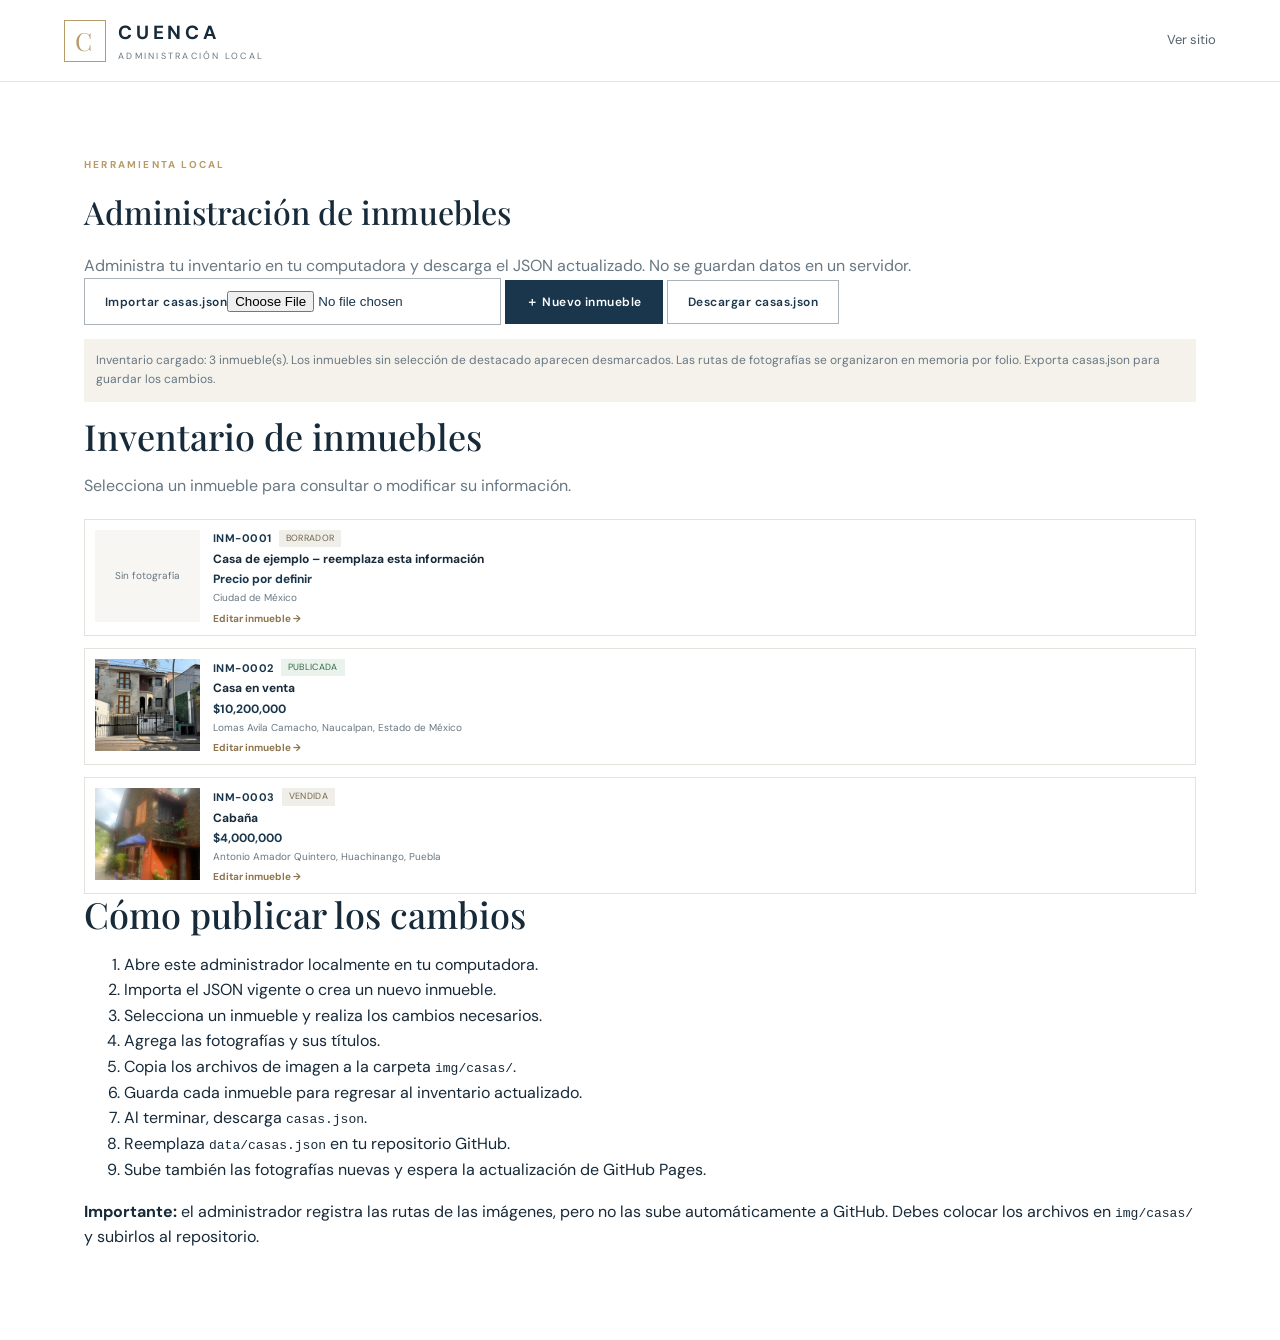
==== admin.html @ 119a4ab0 "Refactor admin.html for improved structure and styling" ====
<!doctype html>
<html lang="es">
<head>
  <meta charset="utf-8">
  <meta name="viewport" content="width=device-width, initial-scale=1">
  <title>Administrador local | CUENCA</title>
  <link rel="stylesheet" href="css/styles.css">
  <style>
    .admin-view[hidden] {
      display: none !important;
    }

    .admin-inventory-view,
    .admin-editor-view {
      width: 100%;
    }

    .admin-editor-navigation {
      display: flex;
      justify-content: space-between;
      align-items: center;
      gap: 12px;
      flex-wrap: wrap;
      margin-bottom: 24px;
    }

    .admin-inventory-heading {
      margin-bottom: 20px;
    }

    .admin-featured-option {
      display: flex;
      align-items: center;
      gap: 10px;
      margin-top: 16px;
      font-weight: 600;
      color: var(--ink, #172a3a);
    }

    .admin-featured-option input {
      width: 18px;
      height: 18px;
      accent-color: var(--gold, #b89b68);
    }

    .admin-featured-help {
      display: block;
      margin: 6px 0 0 28px;
      color: var(--muted, #687782);
      line-height: 1.5;
    }

    .admin-featured-field {
      grid-column: 1 / -1;
      padding-top: 8px;
    }
  </style>
</head>

<body class="admin-body">

<header class="site-header">
  <a class="brand" href="index.html">
    <span class="brand-mark">C</span>
    <span><b>CUENCA</b><small>ADMINISTRACIÓN LOCAL</small></span>
  </a>
  <nav><a href="index.html">Ver sitio</a></nav>
</header>

<main class="section page-section">

  <p class="eyebrow">HERRAMIENTA LOCAL</p>
  <h1>Administración de inmuebles</h1>
  <p class="lead">
    Administra tu inventario en tu computadora y descarga el JSON actualizado.
    No se guardan datos en un servidor.
  </p>

  <div class="admin-toolbar">
    <label class="btn btn-outline file-button">
      Importar casas.json
      <input id="import-json" type="file" accept="application/json,.json">
    </label>

    <button id="new-property" class="btn btn-dark" type="button">
      ＋ Nuevo inmueble
    </button>

    <button id="export-json" class="btn btn-outline" type="button">
      Descargar casas.json
    </button>
  </div>

  <p id="admin-status" class="notice">
    Cargando inventario de inmuebles...
  </p>

  <!-- PANTALLA 1: INVENTARIO COMPLETO -->

  <section id="admin-inventory-view" class="admin-view admin-inventory-view">

    <div class="admin-inventory-heading">
      <h2>Inventario de inmuebles</h2>
      <p class="muted">
        Selecciona un inmueble para consultar o modificar su información.
      </p>
    </div>

    <div id="property-list"></div>

  </section>

  <!-- PANTALLA 2: EDICIÓN DEL INMUEBLE -->

  <section id="admin-editor-view" class="admin-view admin-editor-view" hidden>

    <div class="admin-editor-navigation">
      <button id="back-to-inventory" class="btn btn-outline" type="button">
        ← Volver al inventario
      </button>

      <h2 id="editor-heading">Editor de inmueble</h2>
    </div>

    <form id="property-form">
      <input type="hidden" name="id">

      <section class="admin-form-section">
        <h3>Identificación y publicación</h3>

        <div class="form-grid admin-grid-identification">

          <label>Folio automático
            <input name="folio" readonly aria-readonly="true">
          </label>

          <label>Estado de publicación
            <select name="estado">
              <option value="publicada">Publicada</option>
              <option value="borrador">Borrador</option>
              <option value="vendida">Vendida</option>
            </select>
          </label>

          <div class="admin-featured-field">
            <label class="admin-featured-option">
              <input type="checkbox" name="destacado">
              Mostrar como inmueble destacado
            </label>

            <small class="admin-featured-help">
              Este inmueble aparecerá en el carrusel de Inicio únicamente
              si también está publicado.
            </small>
          </div>

        </div>

        <p class="admin-field-note">
          El folio se asigna automáticamente y no es necesario capturarlo.
        </p>
      </section>

      <section class="admin-form-section">
        <h3>Información comercial</h3>

        <div class="form-grid">

          <label class="full">Título comercial
            <input name="titulo" required placeholder="Casa en venta en…">
          </label>

          <label>Precio (MXN)
            <input name="precio" type="number" min="0" required>
          </label>

          <label>¿Precio negociable?
            <select name="negociable">
              <option value="true">Sí</option>
              <option value="false">No</option>
            </select>
          </label>

        </div>
      </section>

      <section class="admin-form-section">
        <h3>Ubicación</h3>

        <div class="form-grid">

          <label>Estado
            <input name="estadoUbicacion">
          </label>

          <label>Municipio / alcaldía
            <input name="municipio">
          </label>

          <label>Colonia
            <input name="colonia">
          </label>

          <label>Código postal
            <input name="cp">
          </label>

          <label class="full">Dirección pública o referencia
            <input name="direccion">
          </label>

        </div>
      </section>

      <section class="admin-form-section">
        <h3>Características del inmueble</h3>

        <div class="form-grid">

          <label>Terreno (m²)
            <input name="terreno" type="number" min="0">
          </label>

          <label>Construcción (m²)
            <input name="construccion" type="number" min="0">
          </label>

          <label>Niveles
            <input name="niveles" type="number" min="0">
          </label>

          <label>Antigüedad (años)
            <input name="antiguedad" type="number" min="0">
          </label>

          <label>Recámaras
            <input name="recamaras" type="number" min="0">
          </label>

          <label>Baños completos
            <input name="banos" type="number" min="0">
          </label>

          <label>Medios baños
            <input name="mediosBanos" type="number" min="0">
          </label>

          <label>Estacionamientos
            <input name="estacionamientos" type="number" min="0">
          </label>

        </div>
      </section>

      <section class="admin-form-section">
        <h3>Descripción y entorno</h3>

        <div class="form-grid">

          <label class="full">Descripción comercial
            <textarea name="descripcion" rows="4"></textarea>
          </label>

          <label class="full">Servicios y equipamiento (separados por coma)
            <input name="servicios" placeholder="Cisterna, gas estacionario, cocina integral">
          </label>

          <label class="full">Entorno y comercios cercanos (separados por coma)
            <input name="entorno" placeholder="Plaza comercial, escuelas, parques">
          </label>

        </div>
      </section>

      <section class="admin-form-section">
        <h3>Fotografía de portada</h3>

        <div class="form-grid">

          <label class="full">Seleccionar fotografía
            <input name="portada" type="file" accept="image/*">
          </label>

          <label class="full">Título de la portada
            <input name="portadaTitulo" placeholder="Ej. Fachada principal">
          </label>

        </div>

        <div class="photo-preview" id="cover-preview"></div>
      </section>

      <section class="gallery-editor">
        <div class="space-head">
          <h3>Galería fotográfica</h3>

          <button id="add-photo" type="button" class="btn btn-outline btn-small">
            ＋ Agregar fotografía
          </button>
        </div>

        <p class="muted">
          Selecciona cada fotografía, escribe su título y registra el archivo
          dentro de img/casas.
        </p>

        <div id="photos-list"></div>
      </section>

      <!-- Se conserva la sección de espacios adicionales -->
      <section class="spaces-editor">
        <div class="space-head">
          <h3>Espacios de la casa</h3>

          <button id="add-space" type="button" class="btn btn-outline btn-small">
            ＋ Agregar espacio
          </button>
        </div>

        <p class="muted">
          Registra sala, comedor, cocina, recámaras, baños, jardín u otros.
          La fotografía es opcional.
        </p>

        <div id="spaces-list"></div>
      </section>

      <div class="form-actions">
        <button class="btn btn-dark" type="submit">
          Guardar inmueble
        </button>

        <button id="delete-property" class="btn btn-danger" type="button">
          Eliminar inmueble
        </button>
      </div>

    </form>
  </section>

  <!-- AYUDA -->

  <section class="admin-help">
    <h2>Cómo publicar los cambios</h2>

    <ol>
      <li>Abre este administrador localmente en tu computadora.</li>
      <li>Importa el JSON vigente o crea un nuevo inmueble.</li>
      <li>Selecciona un inmueble y realiza los cambios necesarios.</li>
      <li>Agrega las fotografías y sus títulos.</li>
      <li>Copia los archivos de imagen a la carpeta <code>img/casas/</code>.</li>
      <li>Guarda cada inmueble para regresar al inventario actualizado.</li>
      <li>Al terminar, descarga <code>casas.json</code>.</li>
      <li>Reemplaza <code>data/casas.json</code> en tu repositorio GitHub.</li>
      <li>Sube también las fotografías nuevas y espera la actualización de GitHub Pages.</li>
    </ol>

    <p>
      <b>Importante:</b> el administrador registra las rutas de las imágenes,
      pero no las sube automáticamente a GitHub. Debes colocar los archivos
      en <code>img/casas/</code> y subirlos al repositorio.
    </p>
  </section>

</main>

<script src="js/admin.js"></script>
</body>
</html>
---- css/styles.css ----
@import url('https://fonts.googleapis.com/css2?family=DM+Sans:wght@400;500;600;700&family=Playfair+Display:wght@500;600;700&display=swap');

/* =====================================================
   1. VARIABLES Y ESTILOS GENERALES
   ===================================================== */

:root {
  --ink: #172a3a;
  --blue: #19364c;
  --gold: #b89b68;
  --muted: #687782;
  --paper: #f7f6f2;
  --line: #e4e2dc;
  --white: #fff;
}

* {
  box-sizing: border-box;
}

body {
  margin: 0;
  color: var(--ink);
  font-family: 'DM Sans', Arial, sans-serif;
  background: #fff;
  line-height: 1.6;
}

a {
  color: inherit;
  text-decoration: none;
}

h1,
h2,
h3 {
  font-family: 'Playfair Display', Georgia, serif;
  font-weight: 500;
  line-height: 1.15;
}

.muted {
  color: var(--muted);
}

/* =====================================================
   2. ENCABEZADO Y NAVEGACIÓN
   ===================================================== */

.site-header {
  min-height: 82px;
  padding: 14px max(5vw, 22px);
  display: flex;
  align-items: center;
  justify-content: space-between;
  border-bottom: 1px solid var(--line);
  background: #fff;
  gap: 20px;
}

.brand {
  display: flex;
  align-items: center;
  gap: 12px;
  letter-spacing: .13em;
}

.brand b {
  display: block;
  font-size: 19px;
  letter-spacing: .2em;
}

.brand small {
  display: block;
  font-size: 9px;
  letter-spacing: .25em;
  color: var(--muted);
}

.brand-mark {
  width: 42px;
  height: 42px;
  border: 1px solid var(--gold);
  display: grid;
  place-items: center;
  font-family: 'Playfair Display', serif;
  font-size: 25px;
  color: var(--gold);
}

nav {
  display: flex;
  gap: 26px;
  font-size: 13px;
  color: #53616b;
}

nav a.active,
nav a:hover {
  color: var(--gold);
}

/* =====================================================
   3. BOTONES
   ===================================================== */

.btn {
  display: inline-flex;
  align-items: center;
  justify-content: center;
  border: 1px solid transparent;
  padding: 12px 20px;
  font: 600 12px 'DM Sans', sans-serif;
  letter-spacing: .04em;
  cursor: pointer;
  min-height: 44px;
}

.btn-light {
  background: #fff;
  color: var(--blue);
}

.btn-dark {
  background: var(--blue);
  color: #fff;
}

.btn-outline {
  border-color: #aab2b7;
  color: var(--blue);
  background: transparent;
}

.btn-danger {
  background: #fff4f2;
  color: #9a382d;
  border-color: #e7c5c0;
}

.btn-small {
  padding: 7px 12px;
  min-height: 34px;
}

/* =====================================================
   4. PORTADA PRINCIPAL
   ===================================================== */

.hero {
  min-height: 510px;
  background: var(--blue);
  display: grid;
  grid-template-columns: 1fr 1fr;
  color: #fff;
}

.hero-copy {
  padding: 85px 8vw 80px 10vw;
  align-self: center;
}

.eyebrow {
  font-size: 10px;
  letter-spacing: .22em;
  font-weight: 700;
  color: var(--gold);
  margin: 0 0 14px;
}

.hero h1 {
  font-size: clamp(36px, 4vw, 58px);
  margin: 0 0 20px;
}

.hero-copy > p:not(.eyebrow) {
  color: #d9e0e4;
  max-width: 500px;
  margin-bottom: 30px;
}

.hero-photo {
  background:
    linear-gradient(90deg, rgba(25,54,76,.12), transparent),
    url('https://images.unsplash.com/photo-1600585154340-be6161a56a0c?auto=format&fit=crop&w=1400&q=85')
    center/cover;
  min-height: 400px;
}

/* =====================================================
   5. SECCIONES GENERALES
   ===================================================== */

.section {
  padding: 75px max(5vw, 22px);
}

.page-section {
  max-width: 1240px;
  margin: auto;
  min-height: 65vh;
}

.section-heading {
  display: flex;
  justify-content: space-between;
  align-items: end;
  margin-bottom: 28px;
  gap: 20px;
}

.section h2,
.contact-strip h2 {
  font-size: 36px;
  margin: 0 0 10px;
}

.section-heading p:not(.eyebrow),
.lead {
  color: var(--muted);
  margin: 0;
}

.text-link {
  font-size: 12px;
  color: #8d754d;
}

/* =====================================================
   6. CATÁLOGO DE PROPIEDADES
   ===================================================== */

.property-grid {
  display: grid;
  grid-template-columns: repeat(3, minmax(0, 1fr));
  gap: 24px;
  margin-top: 30px;
}

.property-card {
  border: 1px solid var(--line);
  background: #fff;
  transition: .2s;
}

.property-card:hover {
  transform: translateY(-3px);
  box-shadow: 0 12px 30px #182d3b12;
}

.property-image {
  height: 235px;
  background: #e9e8e2 center/cover;
  position: relative;
}

.property-image .status {
  position: absolute;
  top: 14px;
  left: 14px;
  background: #fff;
  padding: 6px 10px;
  font-size: 10px;
  text-transform: uppercase;
  letter-spacing: .1em;
}

.property-info {
  padding: 19px;
}

.property-info h3 {
  font-size: 22px;
  margin: 0 0 8px;
}

.property-price {
  font-size: 19px;
  font-weight: 700;
  color: var(--blue);
  margin: 10px 0;
}

/* Características con iconos en catálogo */

.property-meta {
  display: grid;
  grid-template-columns: repeat(auto-fit, minmax(95px, 1fr));
  gap: 13px 10px;
  color: var(--muted);
  font-size: 11px;
  border-top: 1px solid var(--line);
  padding-top: 15px;
  align-items: start;
}

.property-spec {
  display: flex;
  flex-direction: column;
  align-items: center;
  justify-content: flex-start;
  gap: 3px;
  min-width: 0;
  text-align: center;
  color: var(--blue);
}

.property-spec-icon {
  width: 22px;
  height: 22px;
  color: var(--gold);
  flex-shrink: 0;
  margin-bottom: 2px;
}

.property-spec-value {
  font-size: 13px;
  font-weight: 700;
  color: var(--blue);
  line-height: 1.3;
}

.property-spec-label {
  font-size: 10px;
  color: var(--muted);
  line-height: 1.3;
}

/* =====================================================
   7. FILTROS DEL CATÁLOGO
   ===================================================== */

.filters {
  display: grid;
  grid-template-columns: 2fr 1fr 1fr;
  gap: 15px;
  margin: 30px 0;
}

.filters label,
.form-grid label {
  display: flex;
  flex-direction: column;
  gap: 7px;
  font-size: 12px;
  color: #53616b;
}

.filters input,
.filters select,
.form-grid input,
.form-grid textarea,
.form-grid select {
  border: 1px solid #d9deda;
  padding: 11px 12px;
  font: 14px 'DM Sans', sans-serif;
  min-width: 0;
  background: #fff;
  color: var(--ink);
}

/* =====================================================
   8. FICHA INDIVIDUAL DE PROPIEDAD
   ===================================================== */

.detail-header {
  display: block;
  margin-bottom: 18px;
}

.detail-header h1 {
  font-size: 38px;
  margin: 5px 0 8px;
}

/* Franja de precio */

.property-price-banner {
  display: flex;
  justify-content: space-between;
  align-items: center;
  gap: 20px;
  background: var(--blue);
  color: #fff;
  padding: 20px 25px;
  margin: 20px 0 22px;
}

.property-price-banner div {
  display: flex;
  flex-direction: column;
  gap: 4px;
}

.property-price-banner div span {
  font-size: 10px;
  letter-spacing: .18em;
  color: #d8c39e;
  font-weight: 700;
}

.property-price-banner strong {
  font-size: 27px;
  line-height: 1.2;
}

.price-condition {
  font-size: 12px;
  color: #fff;
  border: 1px solid rgba(255,255,255,.35);
  padding: 7px 12px;
  white-space: nowrap;
}

/* Fotografía principal */

.property-detail-hero {
  display: block;
  height: auto;
  margin: 20px 0 10px;
}

.detail-main-photo {
  width: 100%;
  min-width: 0;
}

.detail-photo-button,
.gallery-photo-button {
  position: relative;
  display: block;
  width: 100%;
  padding: 0;
  border: 0;
  background: transparent;
  cursor: pointer;
  overflow: hidden;
}

.detail-photo-button img {
  display: block;
  width: 100%;
  height: 440px;
  object-fit: cover;
}

.main-photo-caption {
  margin: 8px 0 0;
  color: var(--muted);
  font-size: 12px;
}

.photo-open-hint {
  position: absolute;
  right: 12px;
  bottom: 12px;
  padding: 7px 11px;
  background: rgba(23,42,58,.82);
  color: #fff;
  font-size: 10px;
  letter-spacing: .04em;
  opacity: 0;
  transition: opacity .2s ease;
}

.detail-photo-button:hover .photo-open-hint,
.gallery-photo-button:hover .photo-open-hint {
  opacity: 1;
}

/* Resumen de características */

.detail-summary {
  border-bottom: 1px solid var(--line);
  padding: 22px 0 10px;
  margin-bottom: 20px;
}

.detail-summary h2 {
  font-size: 25px;
  margin: 0 0 10px;
}

.detail-summary-grid {
  margin: 18px 0;
}

.detail-summary-grid .spec {
  min-height: 112px;
}

/* Cuadrícula de características */

.spec-grid {
  display: grid;
  grid-template-columns: repeat(4, minmax(0, 1fr));
  gap: 12px;
  margin: 22px 0;
}

.spec {
  background: var(--paper);
  border: 1px solid var(--line);
  padding: 18px 10px;
  min-width: 0;
  display: flex;
  flex-direction: column;
  align-items: center;
  justify-content: center;
  text-align: center;
  gap: 5px;
}

.detail-spec-icon {
  width: 28px;
  height: 28px;
  color: var(--gold);
  margin-bottom: 4px;
}

.spec b {
  display: block;
  font-size: 18px;
  line-height: 1.3;
  color: var(--blue);
}

.spec span {
  font-size: 11px;
  color: var(--muted);
  line-height: 1.35;
}

/* Columnas de información */

.detail-columns {
  display: grid;
  grid-template-columns: 2fr 1fr;
  gap: 45px;
  margin-top: 35px;
}

.detail-section {
  border-top: 1px solid var(--line);
  padding: 25px 0;
}

.detail-section h2 {
  font-size: 25px;
}

.detail-aside {
  background: var(--paper);
  padding: 25px;
  height: max-content;
}

.detail-aside h3 {
  font-size: 23px;
}

.detail-aside p {
  font-size: 13px;
  color: var(--muted);
}

.detail-aside .btn {
  width: 100%;
  margin-top: 10px;
}

/* =====================================================
   9. ESPACIOS ADICIONALES DE LA PROPIEDAD
   ===================================================== */

.space-grid {
  display: grid;
  grid-template-columns: repeat(3, 1fr);
  gap: 14px;
}

.space-card {
  border: 1px solid var(--line);
}

.space-card img {
  width: 100%;
  height: 155px;
  object-fit: cover;
}

.space-card div {
  padding: 12px;
}

.space-card h3 {
  font-size: 17px;
  margin: 0;
}

.space-card p {
  font-size: 12px;
  color: var(--muted);
  margin: 5px 0;
}

/* =====================================================
   10. GALERÍA FOTOGRÁFICA
   ===================================================== */

.photo-gallery-section {
  margin-top: 25px;
}

.property-photo-gallery {
  display: grid;
  grid-template-columns: repeat(3, minmax(0, 1fr));
  gap: 20px;
  margin-top: 22px;
}

.property-photo-card {
  border: 1px solid var(--line);
  background: #fff;
  min-width: 0;
  transition: transform .2s ease, box-shadow .2s ease;
}

.property-photo-card:hover {
  transform: translateY(-3px);
  box-shadow: 0 10px 25px #172a3a12;
}

.gallery-photo-button img {
  display: block;
  width: 100%;
  height: 210px;
  object-fit: cover;
  transition: transform .3s ease;
}

.gallery-photo-button:hover img {
  transform: scale(1.035);
}

.property-photo-caption {
  padding: 13px 15px;
}

.property-photo-caption h3 {
  font-family: 'DM Sans', Arial, sans-serif;
  font-size: 14px;
  font-weight: 600;
  line-height: 1.4;
  margin: 0;
  color: var(--blue);
}

/* Galería secundaria */

.gallery-strip {
  display: grid;
  grid-template-columns: repeat(4, 1fr);
  gap: 10px;
  margin: 20px 0;
}

.gallery-strip img {
  width: 100%;
  height: 140px;
  object-fit: cover;
}

/* =====================================================
   11. VISOR AMPLIADO DE FOTOGRAFÍAS
   ===================================================== */

.photo-lightbox {
  position: fixed;
  inset: 0;
  z-index: 9999;
  display: flex;
  align-items: center;
  justify-content: center;
  padding: 55px 70px;
  background: rgba(8,17,25,.94);
}

.lightbox-content {
  max-width: 1050px;
  width: 100%;
  max-height: 100%;
  display: flex;
  flex-direction: column;
  align-items: center;
}

.lightbox-image {
  display: block;
  max-width: 100%;
  max-height: calc(100vh - 145px);
  object-fit: contain;
}

.lightbox-caption {
  width: 100%;
  display: flex;
  justify-content: space-between;
  align-items: center;
  gap: 15px;
  color: #fff;
  padding-top: 15px;
  font-size: 13px;
}

.lightbox-counter {
  color: #d1d6d9;
  white-space: nowrap;
}

.photo-lightbox button {
  position: absolute;
  border: 0;
  color: #fff;
  background: transparent;
  cursor: pointer;
  font-family: Arial, sans-serif;
}

.lightbox-close {
  top: 15px;
  right: 25px;
  font-size: 40px;
}

.lightbox-prev,
.lightbox-next {
  top: 50%;
  transform: translateY(-50%);
  font-size: 55px;
  padding: 10px;
}

.lightbox-prev {
  left: 15px;
}

.lightbox-next {
  right: 15px;
}

.photo-lightbox button:hover {
  color: var(--gold);
}

/* =====================================================
   12. CONTACTO
   ===================================================== */

.contact-layout {
  display: grid;
  grid-template-columns: 1fr 1fr;
  gap: 20px;
  margin: 35px 0;
}

.contact-card,
.contact-form-wrap {
  border: 1px solid var(--line);
  padding: 26px;
}

.contact-card h2,
.contact-form-wrap h2 {
  font-size: 25px;
}

.contact-card p {
  color: var(--muted);
  min-height: 48px;
}

.contact-form-wrap {
  max-width: 850px;
}

.contact-form-wrap form > button {
  margin-top: 5px;
}

/* Formulario general de contacto */

.form-grid {
  display: grid;
  grid-template-columns: 1fr 1fr;
  gap: 16px;
  margin: 20px 0;
}

.form-grid .full {
  grid-column: 1 / -1;
}

/* =====================================================
   13. FRANJA DE CONTACTO Y PIE DE PÁGINA
   ===================================================== */

.contact-strip {
  background: var(--paper);
  padding: 48px max(5vw, 22px);
  display: flex;
  justify-content: space-between;
  align-items: center;
  gap: 25px;
}

.contact-strip p:last-child {
  color: var(--muted);
  margin-bottom: 0;
}

.site-footer {
  padding: 25px max(5vw, 22px);
  display: flex;
  justify-content: space-between;
  color: var(--muted);
  font-size: 11px;
  border-top: 1px solid var(--line);
}

.notice {
  background: #f4f2eb;
  padding: 12px;
  color: #5c594f;
  font-size: 12px;
}

/* =====================================================
   14. ADMINISTRADOR - DISTRIBUCIÓN GENERAL
   ===================================================== */

.admin-layout {
  display: grid;
  grid-template-columns: minmax(270px, 340px) minmax(0, 1fr);
  gap: 30px;
  align-items: start;
}

#property-list {
  display: flex;
  flex-direction: column;
  gap: 12px;
}

#property-form {
  min-width: 0;
}

/* =====================================================
   15. ADMINISTRADOR - INVENTARIO DE PROPIEDADES
   ===================================================== */

.admin-property {
  display: grid;
  grid-template-columns: 105px minmax(0, 1fr);
  gap: 13px;
  width: 100%;
  padding: 10px;
  border: 1px solid var(--line);
  background: #fff;
  color: var(--ink);
  text-align: left;
  cursor: pointer;
  transition: border-color .2s ease, box-shadow .2s ease;
  font-family: 'DM Sans', Arial, sans-serif;
}

.admin-property:hover {
  border-color: var(--gold);
  box-shadow: 0 5px 16px #172a3a12;
}

.admin-property.active {
  border-color: var(--gold);
  box-shadow: inset 3px 0 0 var(--gold);
  background: #fbfaf7;
}

.admin-property-image {
  display: block;
  width: 105px;
  height: 92px;
  overflow: hidden;
  background: var(--paper);
}

.admin-property-image img {
  display: block;
  width: 100%;
  height: 100%;
  object-fit: cover;
}

.admin-property-no-image {
  display: flex;
  width: 100%;
  height: 100%;
  align-items: center;
  justify-content: center;
  padding: 8px;
  color: var(--muted);
  font-size: 10px;
  text-align: center;
}

.admin-property-content {
  display: flex;
  flex-direction: column;
  align-items: flex-start;
  min-width: 0;
  gap: 4px;
}

.admin-property-topline {
  display: flex;
  flex-wrap: wrap;
  align-items: center;
  gap: 7px;
  width: 100%;
}

.admin-property-folio {
  color: var(--blue);
  font-size: 11px;
  letter-spacing: .04em;
}

.admin-property-status {
  display: inline-block;
  padding: 2px 7px;
  background: #f0eee8;
  color: #70654f;
  font-size: 9px;
  line-height: 1.5;
  text-transform: uppercase;
  letter-spacing: .04em;
}

.admin-property-status.status-publicada {
  background: #eaf2ec;
  color: #376747;
}

.admin-property-title {
  display: -webkit-box;
  overflow: hidden;
  color: var(--ink);
  font-size: 12px;
  font-weight: 700;
  line-height: 1.35;
  -webkit-line-clamp: 2;
  -webkit-box-orient: vertical;
}

.admin-property-price {
  color: var(--blue);
  font-size: 12px;
  font-weight: 700;
}

.admin-property-location {
  display: -webkit-box;
  overflow: hidden;
  color: var(--muted);
  font-size: 10px;
  line-height: 1.35;
  -webkit-line-clamp: 2;
  -webkit-box-orient: vertical;
}

.admin-property-action {
  margin-top: 3px;
  color: #8d754d;
  font-size: 10px;
  font-weight: 700;
}

/* =====================================================
   16. ADMINISTRADOR - SECCIONES DEL FORMULARIO
   ===================================================== */

.admin-form-section {
  padding: 20px;
  margin: 0 0 20px;
  border: 1px solid var(--line);
  background: #fff;
}

.admin-form-section h2,
.admin-form-section h3 {
  margin-top: 0;
}

.admin-form-section h2 {
  margin-bottom: 5px;
  font-size: 21px;
}

.admin-form-section > p {
  margin-top: 0;
  color: var(--muted);
  font-size: 12px;
}

#editor-heading {
  margin-bottom: 20px;
}

#property-form .admin-form-section + .admin-form-section {
  margin-top: 18px;
}

/* Cuadrícula de campos */

#property-form .form-grid {
  display: grid;
  grid-template-columns: repeat(12, minmax(0, 1fr));
  gap: 13px;
  margin: 16px 0;
  align-items: end;
}

#property-form .form-grid > label {
  grid-column: span 4;
  display: flex;
  flex-direction: column;
  gap: 5px;
  min-width: 0;
  margin: 0;
  color: #53616b;
  font-size: 11px;
}

/* Campos que ocupan toda la fila */

#property-form .form-grid > label.full,
#property-form .form-grid > label:has(textarea),
#property-form .form-grid > label:has([name="descripcion"]),
#property-form .form-grid > label:has([name="direccion"]),
#property-form .form-grid > label:has([name="servicios"]),
#property-form .form-grid > label:has([name="entorno"]) {
  grid-column: 1 / -1;
}

/* Ubicación */

#property-form .form-grid > label:has([name="estadoUbicacion"]),
#property-form .form-grid > label:has([name="municipio"]),
#property-form .form-grid > label:has([name="colonia"]) {
  grid-column: span 4;
}

#property-form .form-grid > label:has([name="cp"]) {
  grid-column: span 2;
}

/* Datos comerciales */

#property-form .form-grid > label:has([name="folio"]),
#property-form .form-grid > label:has([name="estado"]) {
  grid-column: span 3;
}

#property-form .form-grid > label:has([name="titulo"]) {
  grid-column: span 6;
}

#property-form .form-grid > label:has([name="precio"]) {
  grid-column: span 4;
}

#property-form .form-grid > label:has([name="negociable"]) {
  grid-column: span 3;
}

/* Características numéricas */

#property-form .form-grid > label:has([name="terreno"]),
#property-form .form-grid > label:has([name="construccion"]) {
  grid-column: span 3;
}

#property-form .form-grid > label:has([name="recamaras"]),
#property-form .form-grid > label:has([name="banos"]),
#property-form .form-grid > label:has([name="mediosBanos"]),
#property-form .form-grid > label:has([name="estacionamientos"]),
#property-form .form-grid > label:has([name="niveles"]),
#property-form .form-grid > label:has([name="antiguedad"]) {
  grid-column: span 2;
}

/* Controles del formulario administrativo */

#property-form .form-grid input,
#property-form .form-grid select,
#property-form .form-grid textarea {
  width: 100%;
  min-width: 0;
  min-height: 38px;
  padding: 8px 10px;
  border: 1px solid #d9deda;
  border-radius: 2px;
  background: #fff;
  color: var(--ink);
  font: 13px 'DM Sans', Arial, sans-serif;
}

#property-form .form-grid input:focus,
#property-form .form-grid select:focus,
#property-form .form-grid textarea:focus {
  outline: none;
  border-color: var(--gold);
  box-shadow: 0 0 0 2px #b89b681c;
}

#property-form .form-grid textarea {
  min-height: 95px;
  resize: vertical;
}

#property-form .form-grid input[readonly] {
  background: var(--paper);
  color: var(--muted);
  font-weight: 700;
  cursor: default;
}

#property-form input[name="folio"] {
  letter-spacing: .06em;
}

#property-form input[type="number"] {
  text-align: left;
  font-variant-numeric: tabular-nums;
}

/* Estado de administración */

#admin-status {
  margin: 14px 0;
  color: var(--muted);
  font-size: 12px;
}

/* =====================================================
   17. ADMINISTRADOR - PORTADA Y FOTOGRAFÍAS
   ===================================================== */

/* Vista previa de portada */

#cover-preview {
  width: 100%;
  max-width: 280px;
  height: 150px;
  margin-top: 10px;
  overflow: hidden;
  background: var(--paper);
  border: 1px solid var(--line);
}

#cover-preview img {
  display: block;
  width: 100%;
  height: 100%;
  max-width: none;
  max-height: none;
  object-fit: cover;
}

/* Editor de galería */

.gallery-editor {
  border-top: 1px solid var(--line);
  padding: 25px 0;
  margin-top: 25px;
}

.admin-photo-row {
  display: grid;
  grid-template-columns: 155px minmax(0, 1fr);
  gap: 18px;
  padding: 16px;
  border: 1px solid var(--line);
  margin: 14px 0;
  background: #fff;
}

.admin-photo-preview {
  width: 100%;
  height: 115px;
  min-height: 115px;
  background: var(--paper);
  border: 1px solid var(--line);
  display: flex;
  align-items: center;
  justify-content: center;
  color: var(--muted);
  font-size: 11px;
  overflow: hidden;
}

.admin-photo-preview img {
  display: block;
  width: 100%;
  height: 100%;
  max-height: none;
  object-fit: cover;
}

.admin-photo-fields {
  display: grid;
  grid-template-columns: 1fr;
  gap: 10px;
  min-width: 0;
}

.admin-photo-fields label {
  display: flex;
  flex-direction: column;
  gap: 5px;
  font-size: 12px;
  color: var(--muted);
}

.admin-photo-fields input {
  width: 100%;
  min-width: 0;
  border: 1px solid #d9deda;
  padding: 9px 10px;
  font: 13px 'DM Sans', sans-serif;
}

.admin-photo-fields .btn {
  justify-self: start;
}

/* Vista previa genérica de fotografías */

.photo-preview {
  width: 100%;
  max-width: 280px;
  max-height: 150px;
  overflow: hidden;
  margin-top: 8px;
}

.photo-preview img {
  display: block;
  width: 100%;
  max-width: 280px;
  height: 150px;
  max-height: 150px;
  object-fit: cover;
  margin: 0;
}

/* Selección de fotografías para impresión */

.admin-print-photo-option {
  display: flex;
  align-items: center;
  gap: 9px;
  width: fit-content;
  margin: 8px 0;
  padding: 5px 0;
  color: var(--ink);
  font-size: 12px;
  cursor: pointer;
}

.admin-photo-fields label.admin-print-photo-option {
  flex-direction: row;
  justify-content: flex-start;
}

.admin-print-photo-option input[type="checkbox"] {
  width: 16px;
  height: 16px;
  min-width: 16px;
  margin: 0;
  padding: 0;
  flex-shrink: 0;
  accent-color: var(--blue);
  cursor: pointer;
}

/* Resumen de fotografías para impresión */

.admin-photo-print-summary {
  display: flex;
  flex-direction: column;
  gap: 4px;
  padding: 12px 14px;
  margin-bottom: 14px;
  background: var(--paper);
  border: 1px solid var(--line);
}

.admin-photo-print-summary strong {
  color: var(--blue);
  font-size: 12px;
}

.admin-photo-print-summary small {
  color: var(--muted);
  font-size: 11px;
}

/* =====================================================
   18. ADMINISTRADOR - ESPACIOS ADICIONALES
   ===================================================== */

.space-row {
  display: grid;
  grid-template-columns: repeat(2, minmax(0, 1fr));
  gap: 14px;
  padding: 16px;
  margin: 14px 0;
  border: 1px solid var(--line);
  background: #fff;
  align-items: start;
}

.space-row label {
  display: flex;
  flex-direction: column;
  gap: 6px;
  min-width: 0;
  font-size: 12px;
  color: var(--muted);
}

.space-row input,
.space-row textarea,
.space-row select {
  width: 100%;
  min-width: 0;
  padding: 9px 10px;
  border: 1px solid #d9deda;
  background: #fff;
  color: var(--ink);
  font: 13px 'DM Sans', sans-serif;
}

.space-row textarea {
  min-height: 75px;
  resize: vertical;
}

.space-row .space-photo-cell {
  min-width: 0;
}

.space-row .space-photo-cell img {
  display: block;
  width: 100%;
  max-width: 220px;
  height: 115px;
  margin-top: 8px;
  object-fit: cover;
  border: 1px solid var(--line);
}

/* =====================================================
   19. RESPONSIVE - TABLETAS
   ===================================================== */

@media (max-width: 1000px) {

  .admin-layout {
    grid-template-columns: minmax(230px, 290px) minmax(0, 1fr);
    gap: 18px;
  }

  #property-form .form-grid > label {
    grid-column: span 6;
  }

  #property-form .form-grid > label:has(textarea),
  #property-form .form-grid > label:has([name="descripcion"]),
  #property-form .form-grid > label:has([name="direccion"]),
  #property-form .form-grid > label:has([name="servicios"]),
  #property-form .form-grid > label:has([name="entorno"]) {
    grid-column: 1 / -1;
  }
}

@media (max-width: 800px) {

  .hero {
    grid-template-columns: 1fr;
  }

  .hero-copy {
    padding: 60px 8vw;
  }

  .hero-photo {
    min-height: 270px;
  }

  .property-grid {
    grid-template-columns: repeat(2, minmax(0, 1fr));
  }

  .detail-columns {
    grid-template-columns: 1fr;
  }

  .section-heading {
    align-items: start;
    flex-direction: column;
  }

  .spec-grid {
    grid-template-columns: repeat(3, minmax(0, 1fr));
  }

  .property-meta {
    grid-template-columns: repeat(3, minmax(0, 1fr));
  }

  .property-photo-gallery {
    grid-template-columns: repeat(2, minmax(0, 1fr));
  }

  .detail-photo-button img {
    height: 350px;
  }

  .property-price-banner strong {
    font-size: 24px;
  }
}

/* =====================================================
   20. RESPONSIVE - CELULARES
   ===================================================== */

@media (max-width: 700px) {

  .admin-layout {
    grid-template-columns: 1fr;
  }

  #property-list {
    display: grid;
    grid-template-columns: repeat(2, minmax(0, 1fr));
    gap: 9px;
  }

  .admin-property {
    grid-template-columns: 75px minmax(0, 1fr);
    gap: 9px;
    padding: 8px;
  }

  .admin-property-image {
    width: 75px;
    height: 80px;
  }

  .admin-property-title {
    font-size: 11px;
  }

  .admin-property-price {
    font-size: 11px;
  }

  #property-form .form-grid {
    grid-template-columns: repeat(6, minmax(0, 1fr));
    gap: 11px;
  }

  #property-form .form-grid > label,
  #property-form .form-grid > label:has([name="estadoUbicacion"]),
  #property-form .form-grid > label:has([name="municipio"]),
  #property-form .form-grid > label:has([name="colonia"]),
  #property-form .form-grid > label:has([name="cp"]),
  #property-form .form-grid > label:has([name="folio"]),
  #property-form .form-grid > label:has([name="estado"]),
  #property-form .form-grid > label:has([name="titulo"]),
  #property-form .form-grid > label:has([name="precio"]),
  #property-form .form-grid > label:has([name="negociable"]),
  #property-form .form-grid > label:has([name="terreno"]),
  #property-form .form-grid > label:has([name="construccion"]),
  #property-form .form-grid > label:has([name="recamaras"]),
  #property-form .form-grid > label:has([name="banos"]),
  #property-form .form-grid > label:has([name="mediosBanos"]),
  #property-form .form-grid > label:has([name="estacionamientos"]),
  #property-form .form-grid > label:has([name="niveles"]),
  #property-form .form-grid > label:has([name="antiguedad"]) {
    grid-column: span 3;
  }

  #property-form .form-grid > label:has(textarea),
  #property-form .form-grid > label:has([name="descripcion"]),
  #property-form .form-grid > label:has([name="direccion"]),
  #property-form .form-grid > label:has([name="servicios"]),
  #property-form .form-grid > label:has([name="entorno"]) {
    grid-column: 1 / -1;
  }

  .admin-form-section {
    padding: 14px;
  }
}

@media (max-width: 560px) {

  .site-header {
    align-items: flex-start;
    flex-direction: column;
  }

  .site-header nav {
    gap: 16px;
    flex-wrap: wrap;
  }

  .property-grid,
  .filters,
  .contact-layout,
  .form-grid {
    grid-template-columns: 1fr;
  }

  .property-detail-hero {
    grid-template-columns: 1fr;
    height: auto;
  }

  .property-detail-hero .detail-main-photo img {
    height: 260px;
  }

  .detail-thumbs {
    grid-template-columns: 1fr 1fr;
    grid-template-rows: none;
  }

  .detail-thumbs img {
    height: 120px;
  }

  .detail-header {
    flex-direction: column;
  }

  .detail-header h1 {
    font-size: 31px;
  }

  .spec-grid {
    grid-template-columns: repeat(2, minmax(0, 1fr));
    gap: 9px;
  }

  .spec {
    padding: 15px 8px;
  }

  .spec b {
    font-size: 17px;
  }

  .property-meta {
    grid-template-columns: repeat(3, minmax(0, 1fr));
    gap: 12px 6px;
  }

  .property-spec-icon {
    width: 20px;
    height: 20px;
  }

  .property-spec-value {
    font-size: 12px;
  }

  .property-spec-label {
    font-size: 9px;
  }

  .space-grid {
    grid-template-columns: repeat(2, 1fr);
  }

  .gallery-strip {
    grid-template-columns: repeat(2, 1fr);
  }

  .property-photo-gallery {
    grid-template-columns: 1fr;
    gap: 14px;
  }

  .gallery-photo-button img {
    height: 230px;
  }

  .detail-photo-button img {
    height: 260px;
  }

  .property-price-banner {
    align-items: flex-start;
    flex-direction: column;
    padding: 17px;
    gap: 12px;
  }

  .property-price-banner strong {
    font-size: 23px;
  }

  .detail-summary-grid {
    grid-template-columns: repeat(2, minmax(0, 1fr));
  }

  .contact-strip {
    align-items: flex-start;
    flex-direction: column;
  }

  .site-footer {
    gap: 10px;
    flex-direction: column;
  }

  .admin-photo-row {
    grid-template-columns: 1fr;
  }

  .admin-photo-preview {
    height: 150px;
  }

  #cover-preview {
    max-width: 100%;
    height: 160px;
  }

  .space-row {
    grid-template-columns: 1fr;
    gap: 12px;
    padding: 13px;
  }

  .space-row .space-photo-cell img {
    max-width: 100%;
    height: 150px;
  }

  .photo-lightbox {
    padding: 55px 15px;
  }

  .lightbox-prev {
    left: 0;
  }

  .lightbox-next {
    right: 0;
  }

  .lightbox-image {
    max-height: calc(100vh - 160px);
  }
}

/* =====================================================
   21. RESPONSIVE - PANTALLAS MUY PEQUEÑAS
   ===================================================== */

@media (max-width: 420px) {

  #property-list {
    grid-template-columns: 1fr;
  }

  #property-form .form-grid {
    grid-template-columns: repeat(2, minmax(0, 1fr));
  }

  #property-form .form-grid > label,
  #property-form .form-grid > label:has([name="estadoUbicacion"]),
  #property-form .form-grid > label:has([name="municipio"]),
  #property-form .form-grid > label:has([name="colonia"]),
  #property-form .form-grid > label:has([name="cp"]),
  #property-form .form-grid > label:has([name="folio"]),
  #property-form .form-grid > label:has([name="estado"]),
  #property-form .form-grid > label:has([name="titulo"]),
  #property-form .form-grid > label:has([name="precio"]),
  #property-form .form-grid > label:has([name="negociable"]),
  #property-form .form-grid > label:has([name="terreno"]),
  #property-form .form-grid > label:has([name="construccion"]),
  #property-form .form-grid > label:has([name="recamaras"]),
  #property-form .form-grid > label:has([name="banos"]),
  #property-form .form-grid > label:has([name="mediosBanos"]),
  #property-form .form-grid > label:has([name="estacionamientos"]),
  #property-form .form-grid > label:has([name="niveles"]),
  #property-form .form-grid > label:has([name="antiguedad"]) {
    grid-column: span 1;
  }

  #property-form .form-grid > label:has(textarea),
  #property-form .form-grid > label:has([name="descripcion"]),
  #property-form .form-grid > label:has([name="direccion"]),
  #property-form .form-grid > label:has([name="servicios"]),
  #property-form .form-grid > label:has([name="entorno"]) {
    grid-column: 1 / -1;
  }
}


.admin-featured-option {
  display: flex;
  align-items: center;
  gap: 10px;
  margin-top: 16px;
  font-weight: 600;
  color: var(--ink, #172a3a);
}

.admin-featured-option input {
  width: 18px;
  height: 18px;
  accent-color: var(--gold, #b89b68);
}

.admin-featured-help {
  display: block;
  margin: 6px 0 0 28px;
  color: var(--muted, #687782);
  line-height: 1.5;
}

.admin-property-featured {
  display: inline-block;
  margin-top: 7px;
  color: var(--gold, #b89b68);
  font-size: .82rem;
  font-weight: 700;
}
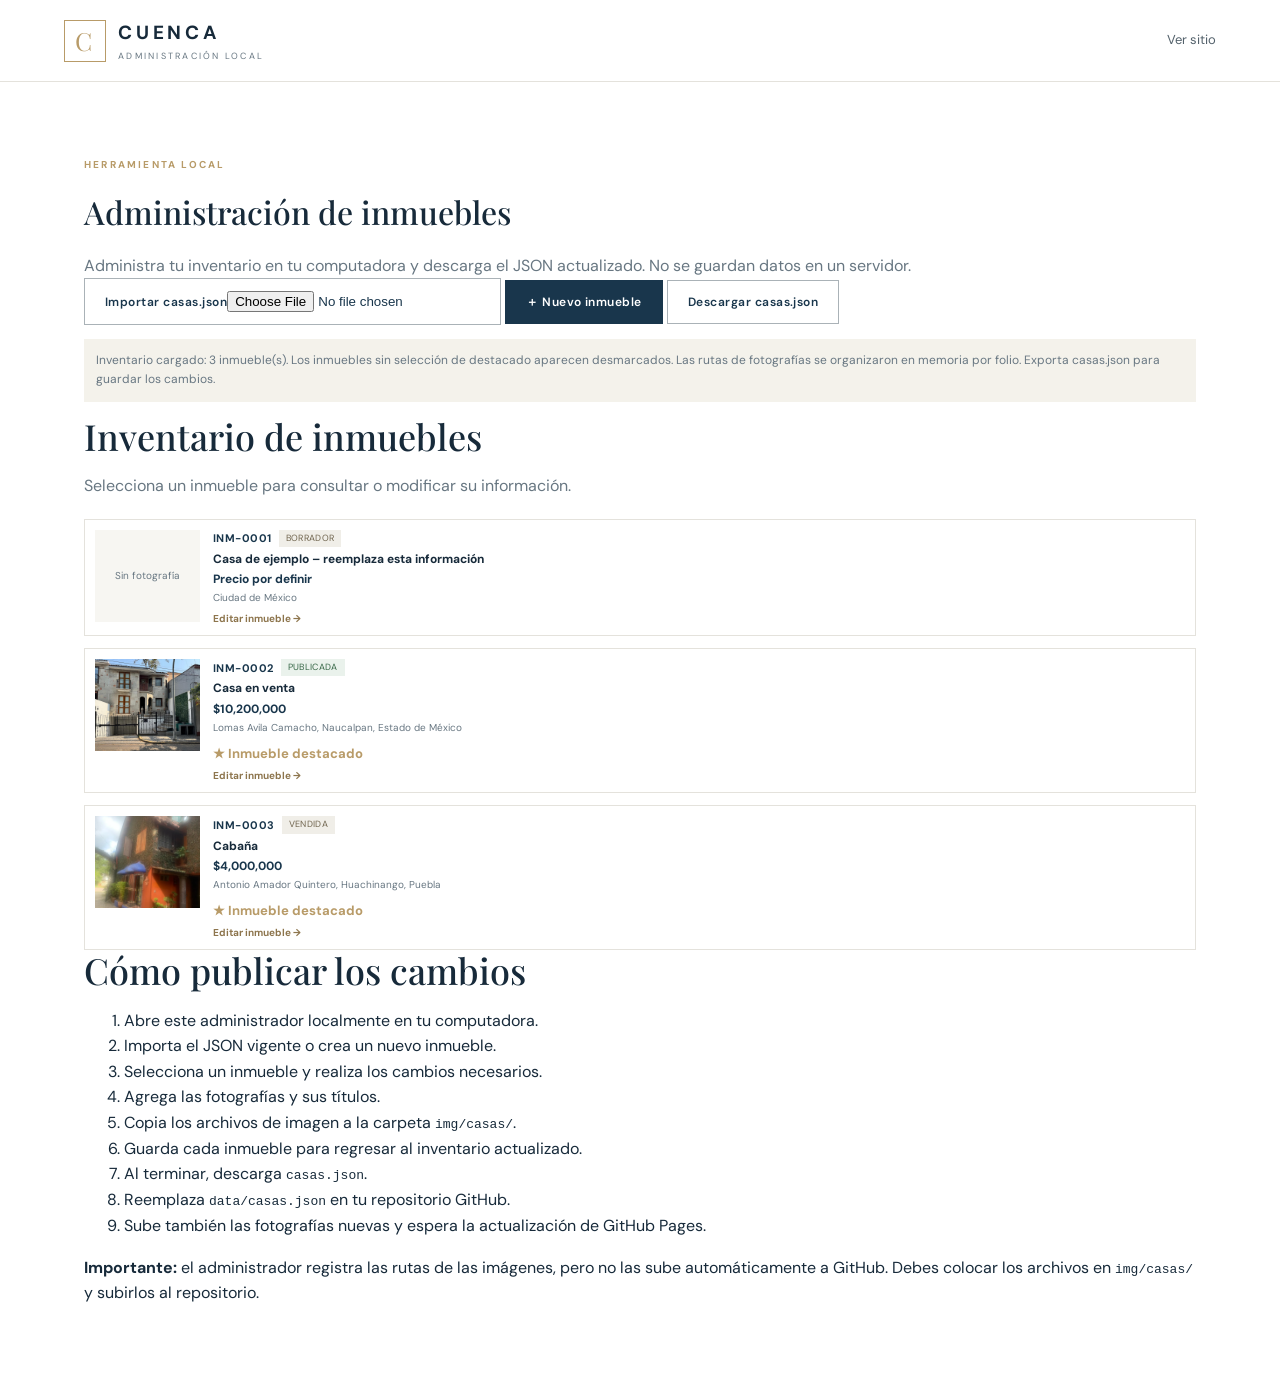
==== commit 58141c10: "Refactor admin featured option markup and styles Removed styling and structure for featured option i" ====
--- a/admin.html
+++ b/admin.html
@@ -28,33 +28,6 @@
     .admin-inventory-heading {
       margin-bottom: 20px;
     }
-
-    .admin-featured-option {
-      display: flex;
-      align-items: center;
-      gap: 10px;
-      margin-top: 16px;
-      font-weight: 600;
-      color: var(--ink, #172a3a);
-    }
-
-    .admin-featured-option input {
-      width: 18px;
-      height: 18px;
-      accent-color: var(--gold, #b89b68);
-    }
-
-    .admin-featured-help {
-      display: block;
-      margin: 6px 0 0 28px;
-      color: var(--muted, #687782);
-      line-height: 1.5;
-    }
-
-    .admin-featured-field {
-      grid-column: 1 / -1;
-      padding-top: 8px;
-    }
   </style>
 </head>
 
@@ -143,17 +116,17 @@
             </select>
           </label>
 
-          <div class="admin-featured-field">
-            <label class="admin-featured-option">
-              <input type="checkbox" name="destacado">
-              Mostrar como inmueble destacado
-            </label>
-
-            <small class="admin-featured-help">
-              Este inmueble aparecerá en el carrusel de Inicio únicamente
-              si también está publicado.
-            </small>
-          </div>
+<div class="admin-featured-field">
+  <label>
+    <input type="checkbox" name="destacado">
+    Mostrar como inmueble destacado
+  </label>
+
+  <small>
+    Este inmueble aparecerá en el carrusel de Inicio únicamente
+    si también está publicado.
+  </small>
+</div>
 
         </div>
 
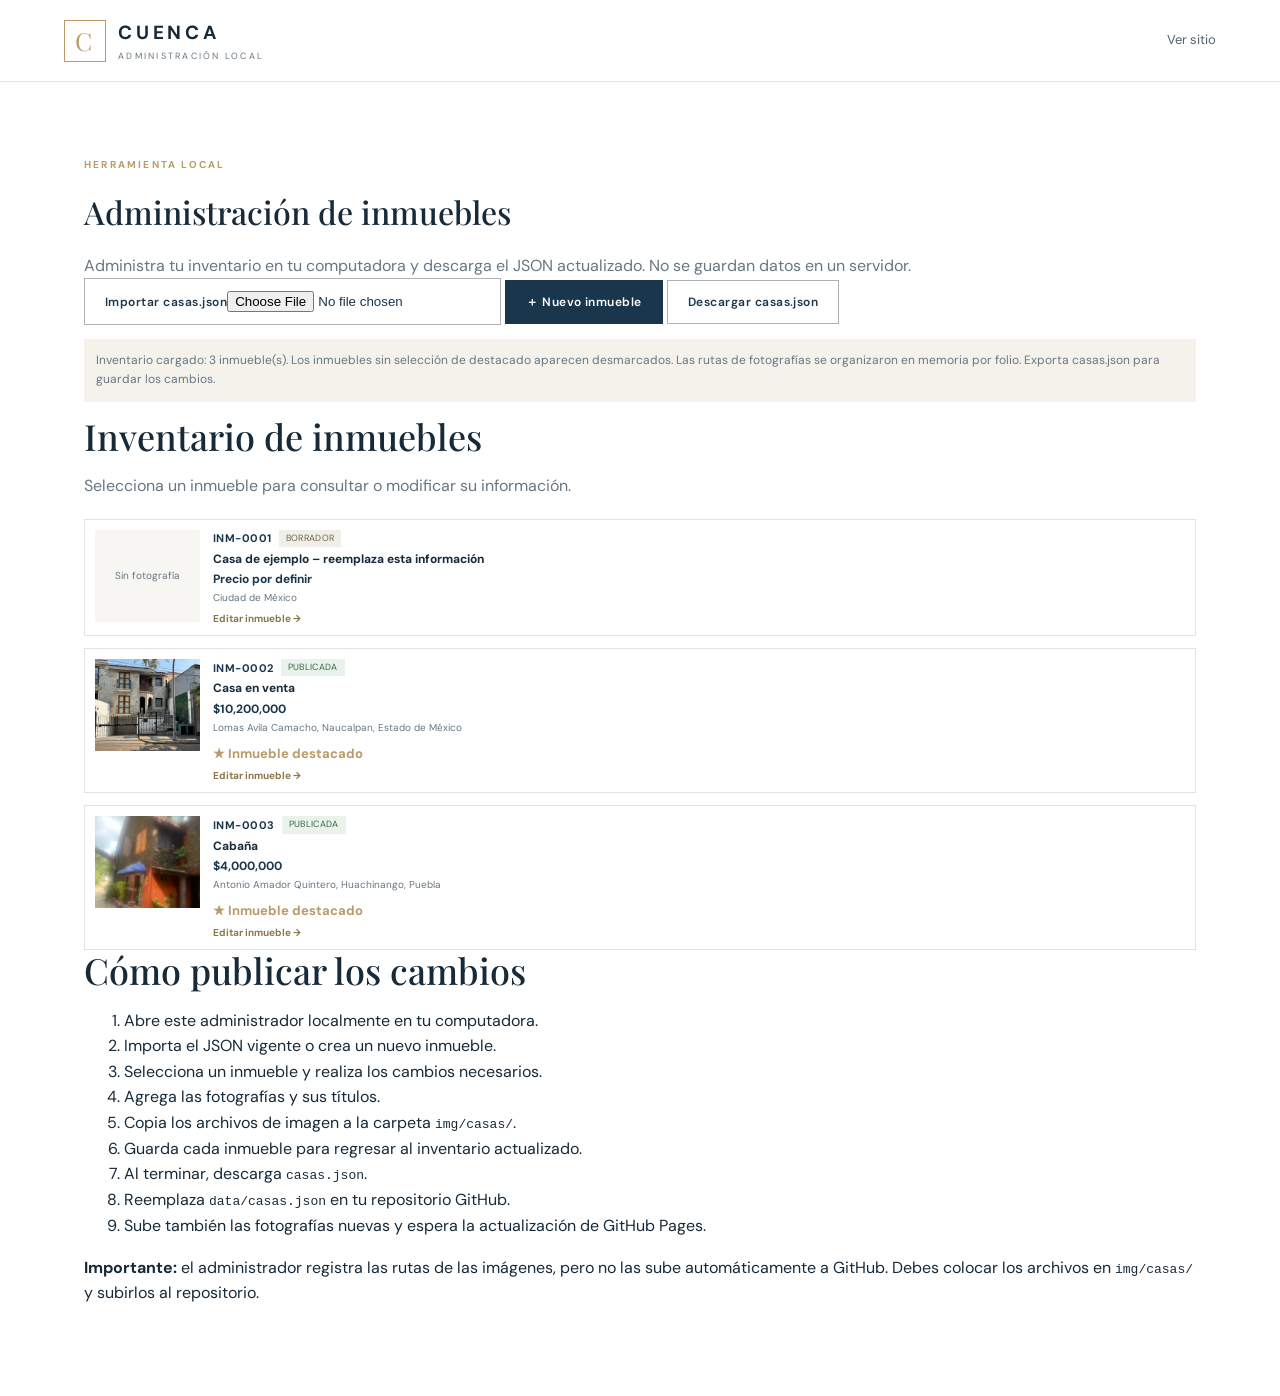
==== commit 22e9ac2e: "Add styling for admin featured field" ====
--- a/admin.html
+++ b/admin.html
@@ -28,6 +28,12 @@
     .admin-inventory-heading {
       margin-bottom: 20px;
     }
+
+    .admin-featured-field {
+  grid-column: 1 / -1;
+  padding: 8px 0;
+}
+    
   </style>
 </head>
 
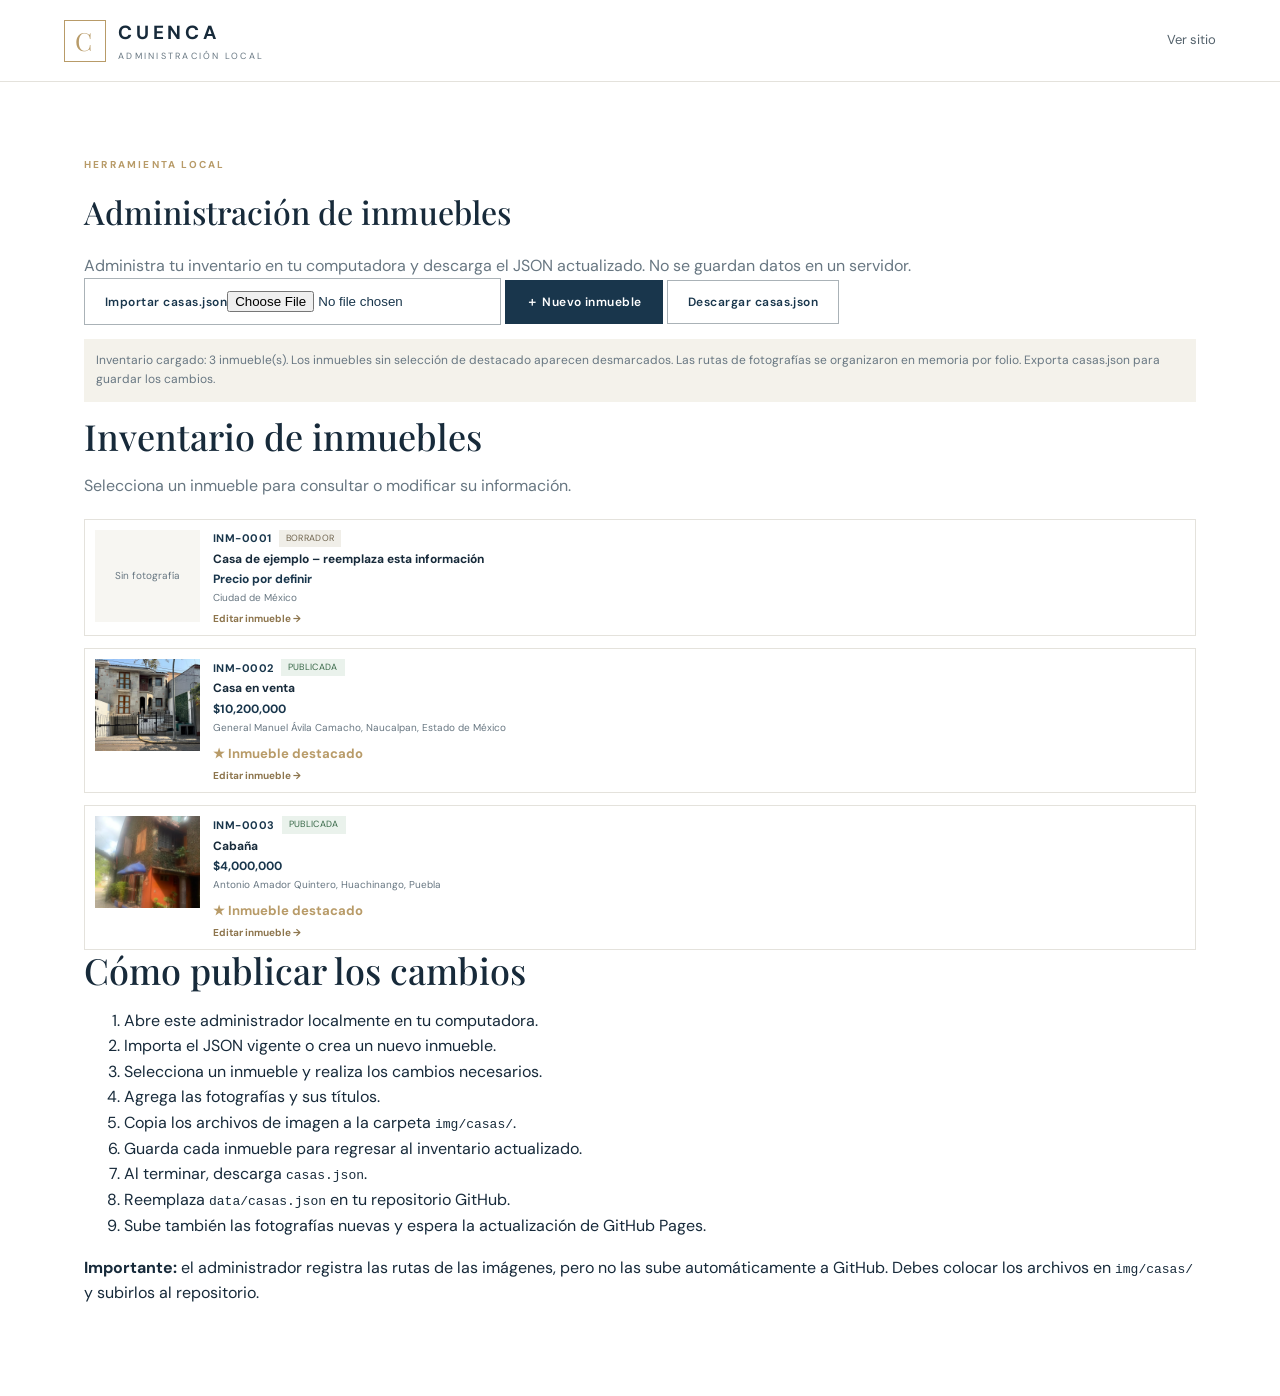
==== commit 39c31221: "Add advisor information section to admin.html" ====
--- a/admin.html
+++ b/admin.html
@@ -6,6 +6,7 @@
   <meta name="viewport" content="width=device-width, initial-scale=1">
   <title>Administrador local | CUENCA</title>
   <link rel="stylesheet" href="css/styles.css">
+
   <style>
     .admin-view[hidden] {
       display: none !important;
@@ -29,11 +30,56 @@
       margin-bottom: 20px;
     }
 
-    .admin-featured-field {
-  grid-column: 1 / -1;
-  padding: 8px 0;
+    /* Identificación: el destacado ocupa una fila completa */
+    .admin-grid-identification .admin-featured-field {
+      grid-column: 1 / -1;
+      width: 100%;
+      padding: 5px 0 8px;
+    }
+
+   
+/* Check compacto de inmueble destacado */
+.admin-featured-option {
+  display: inline-flex !important;
+  flex-direction: row !important;
+  align-items: center !important;
+  justify-content: flex-start !important;
+  gap: 9px;
+  width: auto !important;
+  margin: 0 !important;
+  padding: 0 !important;
+  color: var(--ink, #172a3a);
+  font-size: 0.95rem;
+  font-weight: 600;
+  line-height: 1.4;
+  cursor: pointer;
 }
-    
+
+.admin-featured-option input[type="checkbox"] {
+  appearance: auto !important;
+  display: inline-block !important;
+  width: 17px !important;
+  height: 17px !important;
+  min-width: 17px !important;
+  margin: 0 !important;
+  padding: 0 !important;
+  flex: 0 0 17px;
+  accent-color: var(--gold, #b89b68);
+  cursor: pointer;
+}
+
+.admin-featured-help {
+  display: block;
+  margin: 5px 0 0 26px;
+  color: var(--muted, #687782);
+  font-size: 0.84rem;
+  line-height: 1.5;
+}
+
+    /* Separación visual entre inventario y editor */
+    .admin-editor-view {
+      margin-top: 30px;
+    }
   </style>
 </head>
 
@@ -42,21 +88,28 @@
 <header class="site-header">
   <a class="brand" href="index.html">
     <span class="brand-mark">C</span>
-    <span><b>CUENCA</b><small>ADMINISTRACIÓN LOCAL</small></span>
+    <span>
+      <b>CUENCA</b>
+      <small>ADMINISTRACIÓN LOCAL</small>
+    </span>
   </a>
-  <nav><a href="index.html">Ver sitio</a></nav>
+  <nav>
+    <a href="index.html">Ver sitio</a>
+  </nav>
 </header>
 
 <main class="section page-section">
 
   <p class="eyebrow">HERRAMIENTA LOCAL</p>
   <h1>Administración de inmuebles</h1>
+
   <p class="lead">
     Administra tu inventario en tu computadora y descarga el JSON actualizado.
     No se guardan datos en un servidor.
   </p>
 
   <div class="admin-toolbar">
+
     <label class="btn btn-outline file-button">
       Importar casas.json
       <input id="import-json" type="file" accept="application/json,.json">
@@ -69,13 +122,14 @@
     <button id="export-json" class="btn btn-outline" type="button">
       Descargar casas.json
     </button>
+
   </div>
 
   <p id="admin-status" class="notice">
     Cargando inventario de inmuebles...
   </p>
 
-  <!-- PANTALLA 1: INVENTARIO COMPLETO -->
+  <!-- INVENTARIO COMPLETO -->
 
   <section id="admin-inventory-view" class="admin-view admin-inventory-view">
 
@@ -90,22 +144,28 @@
 
   </section>
 
-  <!-- PANTALLA 2: EDICIÓN DEL INMUEBLE -->
+  <!-- EDITOR DEL INMUEBLE -->
 
   <section id="admin-editor-view" class="admin-view admin-editor-view" hidden>
 
     <div class="admin-editor-navigation">
+
       <button id="back-to-inventory" class="btn btn-outline" type="button">
         ← Volver al inventario
       </button>
 
       <h2 id="editor-heading">Editor de inmueble</h2>
+
     </div>
 
     <form id="property-form">
+
       <input type="hidden" name="id">
 
+      <!-- IDENTIFICACIÓN Y PUBLICACIÓN -->
+
       <section class="admin-form-section">
+
         <h3>Identificación y publicación</h3>
 
         <div class="form-grid admin-grid-identification">
@@ -122,26 +182,31 @@
             </select>
           </label>
 
-<div class="admin-featured-field">
-  <label>
-    <input type="checkbox" name="destacado">
-    Mostrar como inmueble destacado
-  </label>
-
-  <small>
-    Este inmueble aparecerá en el carrusel de Inicio únicamente
-    si también está publicado.
-  </small>
-</div>
+          <div class="admin-featured-field">
+
+            <label class="admin-featured-option">
+              <input type="checkbox" name="destacado">
+              <span>Mostrar como inmueble destacado</span>
+            </label>
+
+            <small class="admin-featured-help">
+              Aparecerá en el carrusel de Inicio si también está publicado.
+            </small>
+
+          </div>
 
         </div>
 
         <p class="admin-field-note">
           El folio se asigna automáticamente y no es necesario capturarlo.
         </p>
-      </section>
+
+      </section>
+
+      <!-- INFORMACIÓN COMERCIAL -->
 
       <section class="admin-form-section">
+
         <h3>Información comercial</h3>
 
         <div class="form-grid">
@@ -162,37 +227,101 @@
           </label>
 
         </div>
-      </section>
+
+      </section>
+
+      
+      <!-- DATOS DEL ASESOR -->
 
       <section class="admin-form-section">
-        <h3>Ubicación</h3>
+
+        <h3>Datos del asesor</h3>
+
+        <p class="muted">
+          Registra quién atenderá las consultas de este inmueble.
+          Si dejas los campos vacíos, se utilizarán los datos generales de CUENCA.
+        </p>
 
         <div class="form-grid">
 
-          <label>Estado
-            <input name="estadoUbicacion">
-          </label>
-
-          <label>Municipio / alcaldía
-            <input name="municipio">
-          </label>
-
-          <label>Colonia
-            <input name="colonia">
-          </label>
-
-          <label>Código postal
-            <input name="cp">
-          </label>
-
-          <label class="full">Dirección pública o referencia
-            <input name="direccion">
-          </label>
-
-        </div>
-      </section>
+          <label class="full">Nombre del asesor
+            <input
+              name="asesorNombre"
+              placeholder="Nombre completo del asesor"
+            >
+          </label>
+
+          <label>Teléfono / WhatsApp
+            <input
+              name="asesorTelefono"
+              type="tel"
+              inputmode="tel"
+              placeholder="Ej. 525512345678"
+            >
+          </label>
+
+          <label>Correo electrónico
+            <input
+              name="asesorCorreo"
+              type="email"
+              placeholder="asesor@correo.com"
+            >
+          </label>
+
+        </div>
+
+      </section>
+
+      
+      <!-- UBICACIÓN -->
+      
+<section class="admin-form-section">
+  <h3>Ubicación</h3>
+
+  <div class="form-grid">
+
+    <label>Código postal
+      <input
+        name="cp"
+        inputmode="numeric"
+        maxlength="5"
+        autocomplete="postal-code"
+        placeholder="Ej. 53910"
+      >
+      <small id="postal-lookup-status" class="admin-field-note">
+        Escribe los 5 dígitos para consultar el catálogo postal.
+      </small>
+    </label>
+
+    <label>Estado
+      <input name="estadoUbicacion">
+    </label>
+
+    <label>Municipio / alcaldía
+      <input name="municipio">
+    </label>
+
+    <label>Colonia
+      <input
+        name="colonia"
+        list="colonia-options"
+        autocomplete="off"
+        placeholder="Selecciona o escribe una colonia"
+      >
+      <datalist id="colonia-options"></datalist>
+    </label>
+
+    <label class="full">Dirección pública o referencia
+      <input name="direccion">
+    </label>
+
+  </div>
+</section>
+
+      <!-- CARACTERÍSTICAS DEL INMUEBLE -->
 
       <section class="admin-form-section">
+
         <h3>Características del inmueble</h3>
 
         <div class="form-grid">
@@ -230,9 +359,13 @@
           </label>
 
         </div>
-      </section>
+
+      </section>
+
+      <!-- DESCRIPCIÓN Y ENTORNO -->
 
       <section class="admin-form-section">
+
         <h3>Descripción y entorno</h3>
 
         <div class="form-grid">
@@ -250,9 +383,13 @@
           </label>
 
         </div>
-      </section>
+
+      </section>
+
+      <!-- FOTOGRAFÍA DE PORTADA -->
 
       <section class="admin-form-section">
+
         <h3>Fotografía de portada</h3>
 
         <div class="form-grid">
@@ -268,15 +405,21 @@
         </div>
 
         <div class="photo-preview" id="cover-preview"></div>
-      </section>
+
+      </section>
+
+      <!-- GALERÍA FOTOGRÁFICA -->
 
       <section class="gallery-editor">
+
         <div class="space-head">
+
           <h3>Galería fotográfica</h3>
 
           <button id="add-photo" type="button" class="btn btn-outline btn-small">
             ＋ Agregar fotografía
           </button>
+
         </div>
 
         <p class="muted">
@@ -285,16 +428,21 @@
         </p>
 
         <div id="photos-list"></div>
-      </section>
-
-      <!-- Se conserva la sección de espacios adicionales -->
+
+      </section>
+
+      <!-- ESPACIOS DE LA CASA -->
+
       <section class="spaces-editor">
+
         <div class="space-head">
+
           <h3>Espacios de la casa</h3>
 
           <button id="add-space" type="button" class="btn btn-outline btn-small">
             ＋ Agregar espacio
           </button>
+
         </div>
 
         <p class="muted">
@@ -303,9 +451,13 @@
         </p>
 
         <div id="spaces-list"></div>
-      </section>
+
+      </section>
+
+      <!-- ACCIONES -->
 
       <div class="form-actions">
+
         <button class="btn btn-dark" type="submit">
           Guardar inmueble
         </button>
@@ -313,14 +465,17 @@
         <button id="delete-property" class="btn btn-danger" type="button">
           Eliminar inmueble
         </button>
+
       </div>
 
     </form>
+
   </section>
 
   <!-- AYUDA -->
 
   <section class="admin-help">
+
     <h2>Cómo publicar los cambios</h2>
 
     <ol>
@@ -340,10 +495,12 @@
       pero no las sube automáticamente a GitHub. Debes colocar los archivos
       en <code>img/casas/</code> y subirlos al repositorio.
     </p>
+
   </section>
 
 </main>
 
 <script src="js/admin.js"></script>
+
 </body>
 </html>
--- a/css/styles.css
+++ b/css/styles.css
@@ -439,11 +439,42 @@
   overflow: hidden;
 }
 
+/* Fotografía principal */
+
+.property-detail-hero {
+  display: block;
+  height: auto;
+  margin: 20px 0 10px;
+}
+
+.detail-main-photo {
+  width: 100%;
+  min-width: 0;
+}
+
+.detail-photo-button,
+.gallery-photo-button {
+  position: relative;
+  display: block;
+  width: 100%;
+  padding: 0;
+  border: 0;
+  background: transparent;
+  cursor: pointer;
+  overflow: hidden;
+}
+
+/* Portada completa, sin recortes */
+.detail-photo-button {
+  background: #f7f6f2;
+}
+
 .detail-photo-button img {
   display: block;
   width: 100%;
   height: 440px;
-  object-fit: cover;
+  object-fit: contain;
+  object-position: center;
 }
 
 .main-photo-caption {
@@ -470,6 +501,30 @@
   opacity: 1;
 }
 
+.main-photo-caption {
+  margin: 8px 0 0;
+  color: var(--muted);
+  font-size: 12px;
+}
+
+.photo-open-hint {
+  position: absolute;
+  right: 12px;
+  bottom: 12px;
+  padding: 7px 11px;
+  background: rgba(23,42,58,.82);
+  color: #fff;
+  font-size: 10px;
+  letter-spacing: .04em;
+  opacity: 0;
+  transition: opacity .2s ease;
+}
+
+.detail-photo-button:hover .photo-open-hint,
+.gallery-photo-button:hover .photo-open-hint {
+  opacity: 1;
+}
+
 /* Resumen de características */
 
 .detail-summary {
@@ -1438,6 +1493,7 @@
 
   .detail-photo-button img {
     height: 350px;
+    object-fit: contain;
   }
 
   .property-price-banner strong {
@@ -1612,9 +1668,10 @@
     height: 230px;
   }
 
-  .detail-photo-button img {
-    height: 260px;
-  }
+.detail-photo-button img {
+  height: 260px;
+  object-fit: contain;
+}
 
   .property-price-banner {
     align-items: flex-start;
